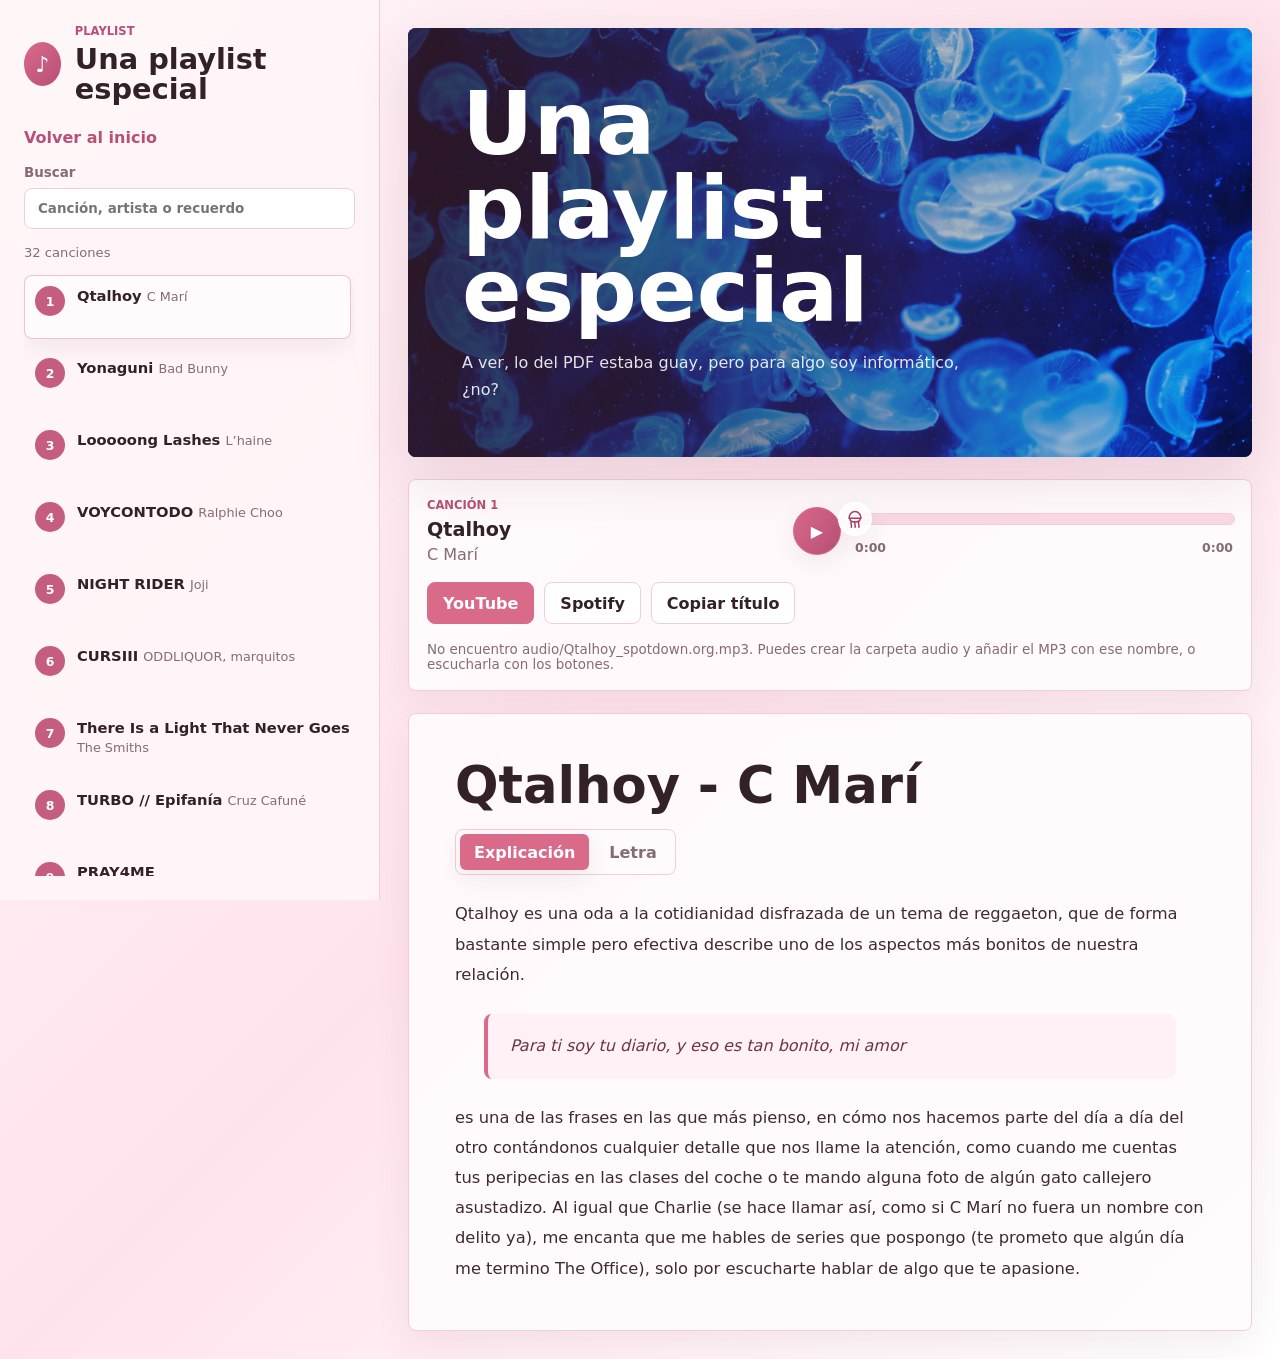
==== playlist.html @ c9939bd8 "Added things" ====
﻿<!doctype html>
<html lang="es">
  <head>
    <meta charset="utf-8">
    <meta name="viewport" content="width=device-width, initial-scale=1">
    <title>Una playlist especial</title>
    <link rel="stylesheet" href="styles.css">
  </head>
  <body>
    <div class="app-shell">
      <aside class="sidebar" aria-label="Lista de canciones">
        <div class="brand">
          <span class="brand-mark" aria-hidden="true">♪</span>
          <div>
            <p class="eyebrow">Playlist</p>
            <h1>Una playlist especial</h1>
          </div>
        </div>

        <a class="back-link sidebar-link" href="index.html">Volver al inicio</a>

        <label class="search">
          <span>Buscar</span>
          <input id="searchInput" type="search" placeholder="Canción, artista o recuerdo">
        </label>

        <div class="counter" id="counter"></div>
        <nav class="track-list" id="trackList"></nav>
      </aside>

      <main class="main-view">
        <section class="hero">
          <img src="assets/wallpaper.jpeg" alt="Auriculares y notas manuscritas sobre una mesa iluminada con luz suave.">
          <div class="hero-copy">
            <h2>Una playlist especial</h2>
            <p>A ver, lo del PDF estaba guay, pero para algo soy informático, ¿no? </p>
          </div>
        </section>

        <section class="player-panel" aria-label="Reproductor">
          <div class="now-playing">
            <p class="eyebrow" id="trackNumber">Canción 1</p>
            <h3 id="trackTitle"></h3>
            <p id="trackArtist"></p>
          </div>

          <div class="custom-player">
            <audio id="audioPlayer" preload="metadata"></audio>
            <button id="playButton" class="play-button" type="button" aria-label="Reproducir">▶</button>
            <div class="progress-wrap">
              <button id="progressBar" class="progress-bar" type="button" aria-label="Cambiar posición de la canción">
                <span id="progressFill" class="progress-fill"></span>
                <span id="jellyfishMarker" class="jellyfish-marker" aria-hidden="true">
                  <svg viewBox="0 0 32 32" focusable="false">
                    <path d="M8 15c0-5 3.5-9 8-9s8 4 8 9H8Z"></path>
                    <path d="M9 15c0 3 3 5 7 5s7-2 7-5"></path>
                    <path d="M11 20c-2 3 2 4 0 7"></path>
                    <path d="M16 20c-2 3 2 4 0 7"></path>
                    <path d="M21 20c-2 3 2 4 0 7"></path>
                  </svg>
                </span>
              </button>
              <div class="time-row">
                <span id="currentTime">0:00</span>
                <span id="durationTime">0:00</span>
              </div>
            </div>
          </div>

          <div class="actions">
            <a id="youtubeLink" class="button primary" target="_blank" rel="noreferrer">YouTube</a>
            <a id="spotifyLink" class="button" target="_blank" rel="noreferrer">Spotify</a>
            <button id="copyButton" class="button" type="button">Copiar título</button>
          </div>

          <p class="audio-note" id="audioNote"></p>
        </section>

        <article class="story">
          <h2 id="storyTitle"></h2>
          <div class="content-tabs" aria-label="Vista del texto">
            <button id="storyTab" class="content-tab active" type="button" data-view="story">Explicación</button>
            <button id="lyricsTab" class="content-tab" type="button" data-view="lyrics">Letra</button>
          </div>
          <div id="storyText"></div>
        </article>
      </main>
    </div>

    <script src="app.js"></script>
  </body>
</html>
---- styles.css ----
:root {
  --ink: #332128;
  --muted: #856b75;
  --paper: #fff6f9;
  --panel: #ffffff;
  --line: #f0cdd9;
  --coral: #d96a8a;
  --coral-dark: #a83f61;
  --teal: #b84f77;
  --gold: #d9a1b6;
  --rose-soft: #ffe3ec;
  --shadow: 0 20px 60px rgba(91, 37, 58, 0.13);
  --sidebar-bg: rgba(255, 246, 249, 0.86);
  --brand-gradient: linear-gradient(135deg, #d96a8a, #b84f77);
  --focus-ring: rgba(217, 106, 138, 0.18);
  --track-active-bg: #fffafb;
  --track-active-border: rgba(217, 106, 138, 0.38);
  --track-shadow: 0 8px 24px rgba(91, 37, 58, 0.08);
  --track-index-bg: #c45d7f;
  --story-quote-ink: #6c3448;
  --story-quote-bg: #fff1f6;
  --panel-bg: rgba(255, 252, 253, 0.9);
  --panel-shadow: 0 14px 36px rgba(91, 37, 58, 0.07);
  --player-track-bg: #f8d6e2;
  --player-fill: linear-gradient(90deg, #f3a1bb, #c45d7f);
}

body.theme-blue {
  --ink: #1e2b36;
  --muted: #647888;
  --paper: #f4fbff;
  --line: #cce4f2;
  --coral: #6eaed6;
  --coral-dark: #347ca8;
  --teal: #3f8eb8;
  --gold: #9fcce6;
  --rose-soft: #e2f4ff;
  --shadow: 0 20px 60px rgba(36, 91, 125, 0.13);
  --sidebar-bg: rgba(244, 251, 255, 0.88);
  --brand-gradient: linear-gradient(135deg, #6eaed6, #3f8eb8);
  --focus-ring: rgba(110, 174, 214, 0.22);
  --track-active-bg: #f7fcff;
  --track-active-border: rgba(110, 174, 214, 0.42);
  --track-shadow: 0 8px 24px rgba(36, 91, 125, 0.08);
  --track-index-bg: #4f9ac2;
  --story-quote-ink: #315f7a;
  --story-quote-bg: #edf8ff;
  --panel-bg: rgba(249, 253, 255, 0.92);
  --panel-shadow: 0 14px 36px rgba(36, 91, 125, 0.07);
  --player-track-bg: #d3eaf6;
  --player-fill: linear-gradient(90deg, #9fcce6, #4f9ac2);
}

* {
  box-sizing: border-box;
}

body {
  margin: 0;
  min-height: 100vh;
  color: var(--ink);
  background: linear-gradient(135deg, var(--paper) 0%, var(--rose-soft) 52%, #fff 100%);
  font-family: "Trebuchet MS", "Avenir Next", system-ui, -apple-system, BlinkMacSystemFont, "Segoe UI", sans-serif;
}

button,
input {
  font: inherit;
}

.app-shell {
  display: grid;
  grid-template-columns: minmax(280px, 380px) minmax(0, 1fr);
  min-height: 100vh;
}

.home-page {
  min-height: 100vh;
}

.home-shell {
  display: grid;
  gap: 26px;
  width: min(1120px, calc(100% - 36px));
  margin: 0 auto;
  padding: 28px 0;
}

.home-hero {
  position: relative;
  min-height: min(620px, calc(100vh - 210px));
  overflow: hidden;
  border-radius: 8px;
  background: #38262d;
  box-shadow: var(--shadow);
}

.home-hero img {
  position: absolute;
  inset: 0;
  width: 100%;
  height: 100%;
  object-fit: cover;
}

.home-hero::after {
  position: absolute;
  inset: 0;
  content: "";
  background: linear-gradient(90deg, rgba(54, 27, 39, 0.76), rgba(94, 41, 63, 0.28) 64%, rgba(94, 41, 63, 0.08));
}

.home-hero-content {
  position: relative;
  z-index: 1;
  display: grid;
  align-content: center;
  min-height: inherit;
  max-width: 680px;
  padding: clamp(28px, 7vw, 76px);
  color: #fff;
}

.home-hero-content .eyebrow {
  color: #ffd3df;
}

.home-hero h1 {
  max-width: 10ch;
  margin-bottom: 18px;
  font-size: clamp(3rem, 11vw, 7.6rem);
  line-height: 0.9;
}

.home-hero p:not(.eyebrow) {
  max-width: 54ch;
  margin-bottom: 24px;
  color: rgba(255, 255, 255, 0.9);
  font-size: 1.06rem;
  line-height: 1.7;
}

.home-primary {
  width: fit-content;
}

.section-grid {
  display: grid;
  grid-template-columns: repeat(3, minmax(0, 1fr));
  gap: 14px;
}

.section-card {
  display: grid;
  grid-template-columns: 46px minmax(0, 1fr);
  gap: 14px;
  min-height: 142px;
  border: 1px solid var(--line);
  border-radius: 8px;
  padding: 18px;
  color: var(--ink);
  background: var(--panel-bg);
  box-shadow: var(--panel-shadow);
  text-decoration: none;
}

.section-card.available:hover {
  border-color: var(--coral);
  transform: translateY(-2px);
}

.section-card.pending {
  opacity: 0.72;
}

.section-icon {
  display: grid;
  width: 46px;
  height: 46px;
  place-items: center;
  border-radius: 50%;
  color: #fff;
  background: var(--brand-gradient);
  font-size: 1.4rem;
  font-weight: 800;
}

.section-kicker {
  display: block;
  margin-bottom: 7px;
  color: var(--teal);
  font-size: 0.72rem;
  font-weight: 800;
  text-transform: uppercase;
}

.section-card strong {
  display: block;
  margin-bottom: 7px;
  font-size: 1.25rem;
}

.section-card small {
  display: block;
  color: var(--muted);
  font-size: 0.92rem;
  line-height: 1.55;
}

.memories-shell {
  width: min(980px, calc(100% - 36px));
  margin: 0 auto;
  padding: 30px 0 52px;
}

.memories-header {
  margin-bottom: 28px;
  border-bottom: 1px solid var(--line);
  padding-bottom: 22px;
}

.back-link {
  display: inline-flex;
  margin-bottom: 26px;
  color: var(--teal);
  font-weight: 800;
  text-decoration: none;
}

.back-link:hover {
  color: var(--coral-dark);
}

.sidebar-link {
  margin-bottom: 18px;
}

.memories-header h1 {
  max-width: 10ch;
  margin-bottom: 14px;
  font-size: clamp(2.8rem, 8vw, 6.2rem);
  line-height: 0.92;
}

.memories-header p:not(.eyebrow) {
  max-width: 62ch;
  margin-bottom: 0;
  color: var(--muted);
  font-size: 1.05rem;
  line-height: 1.75;
}

.memories-list {
  display: grid;
  gap: 18px;
}

.memory-card {
  display: grid;
  grid-template-columns: 150px minmax(0, 1fr);
  gap: 18px;
  border: 1px solid var(--line);
  border-radius: 8px;
  padding: 18px;
  background: var(--panel-bg);
  box-shadow: var(--panel-shadow);
}

.memory-card:has(.memory-image) {
  grid-template-columns: 150px minmax(220px, 0.8fr) minmax(0, 1fr);
}

.memory-date {
  display: grid;
  align-content: start;
  gap: 10px;
  color: var(--muted);
}

.memory-date span {
  display: grid;
  width: 52px;
  height: 52px;
  place-items: center;
  border-radius: 50%;
  color: #fff;
  background: var(--brand-gradient);
  font-size: 1rem;
  font-weight: 800;
}

.memory-date time {
  font-size: 0.88rem;
  font-weight: 800;
  line-height: 1.45;
}

.memory-image {
  width: 100%;
  max-height: 420px;
  border-radius: 8px;
  object-fit: contain;
  background: var(--track-active-bg);
}

.memory-image.cover {
  aspect-ratio: 4 / 3;
  object-fit: cover;
}

.memory-body {
  align-self: center;
}

.memory-body h2 {
  margin-bottom: 10px;
  font-size: clamp(1.4rem, 3vw, 2rem);
  line-height: 1.05;
}

.memory-body p {
  margin-bottom: 0;
  color: #3f2a32;
  font-size: 1rem;
  line-height: 1.75;
  white-space: pre-line;
}

.poems-shell {
  width: min(1040px, calc(100% - 36px));
  margin: 0 auto;
  padding: 30px 0 52px;
}

.poems-grid {
  display: grid;
  grid-template-columns: repeat(3, minmax(0, 1fr));
  gap: 16px;
}

.poem-card {
  display: grid;
  align-content: start;
  min-height: 220px;
  border: 1px solid var(--line);
  border-radius: 8px;
  padding: 22px;
  color: var(--ink);
  background: var(--panel-bg);
  box-shadow: var(--panel-shadow);
  text-align: left;
  cursor: pointer;
}

.poem-card:hover {
  border-color: var(--coral);
  transform: translateY(-2px);
}

.poem-card strong {
  display: block;
  margin-bottom: 14px;
  font-size: 1.45rem;
  line-height: 1.08;
}

.poem-card small {
  display: -webkit-box;
  overflow: hidden;
  color: var(--muted);
  font-size: 0.96rem;
  line-height: 1.65;
  -webkit-box-orient: vertical;
  -webkit-line-clamp: 4;
}

.poem-overlay {
  position: fixed;
  inset: 0;
  z-index: 20;
  display: grid;
  place-items: center;
  padding: 22px;
  background: rgba(32, 18, 25, 0.58);
  backdrop-filter: blur(10px);
}

.poem-overlay[hidden] {
  display: none;
}

.poem-modal {
  position: relative;
  width: min(760px, 100%);
  max-height: min(760px, calc(100vh - 44px));
  overflow: auto;
  border: 1px solid var(--line);
  border-radius: 8px;
  padding: clamp(24px, 5vw, 48px);
  color: var(--ink);
  background: var(--panel-bg);
  box-shadow: 0 26px 80px rgba(32, 18, 25, 0.28);
}

.poem-close {
  position: absolute;
  top: 16px;
  right: 16px;
  display: grid;
  width: 38px;
  height: 38px;
  place-items: center;
  border: 1px solid var(--line);
  border-radius: 50%;
  color: var(--ink);
  background: #fff;
  font-size: 1.5rem;
  line-height: 1;
  cursor: pointer;
}

.poem-modal h2 {
  margin-bottom: 22px;
  padding-right: 36px;
  font-size: clamp(2rem, 5vw, 4rem);
  line-height: 0.98;
}

.poem-modal-text {
  color: #3f2a32;
  font-size: 1.08rem;
  line-height: 1.95;
  white-space: pre-line;
}

.sidebar {
  position: sticky;
  top: 0;
  display: flex;
  flex-direction: column;
  height: 100vh;
  padding: 24px;
  border-right: 1px solid var(--line);
  background: var(--sidebar-bg);
  backdrop-filter: blur(18px);
}

.brand {
  display: flex;
  gap: 14px;
  align-items: center;
  margin-bottom: 24px;
}

.brand-mark {
  display: grid;
  width: 44px;
  height: 44px;
  place-items: center;
  border-radius: 50%;
  color: #fff;
  background: var(--brand-gradient);
  font-size: 22px;
  font-weight: 800;
}

.eyebrow {
  margin: 0 0 6px;
  color: var(--teal);
  font-size: 0.72rem;
  font-weight: 800;
  letter-spacing: 0;
  text-transform: uppercase;
}

h1,
h2,
h3,
p {
  margin-top: 0;
}

h1 {
  margin-bottom: 0;
  font-size: clamp(1.35rem, 2.5vw, 1.8rem);
  line-height: 1.05;
}

.search {
  display: grid;
  gap: 8px;
  margin-bottom: 16px;
  color: var(--muted);
  font-size: 0.84rem;
  font-weight: 700;
}

.search input {
  width: 100%;
  border: 1px solid var(--line);
  border-radius: 8px;
  padding: 12px 13px;
  color: var(--ink);
  background: var(--panel);
  outline: none;
}

.search input:focus {
  border-color: var(--teal);
  box-shadow: 0 0 0 3px var(--focus-ring);
}

.theme-picker {
  display: flex;
  align-items: center;
  justify-content: space-between;
  gap: 12px;
  margin-bottom: 16px;
  color: var(--muted);
  font-size: 0.84rem;
  font-weight: 700;
}

.theme-options {
  display: flex;
  gap: 8px;
}

.theme-button {
  width: 32px;
  height: 32px;
  border: 2px solid transparent;
  border-radius: 50%;
  padding: 0;
  cursor: pointer;
}

.theme-button.rose {
  background: linear-gradient(135deg, #ffe3ec, #d96a8a);
}

.theme-button.blue {
  background: linear-gradient(135deg, #e2f4ff, #6eaed6);
}

.theme-button.active {
  border-color: var(--ink);
  box-shadow: 0 0 0 3px rgba(255, 255, 255, 0.9);
}

.home-theme-picker {
  width: fit-content;
  margin-bottom: 24px;
  border: 1px solid rgba(255, 255, 255, 0.24);
  border-radius: 999px;
  padding: 10px 12px 10px 16px;
  color: rgba(255, 255, 255, 0.92);
  background: rgba(255, 255, 255, 0.12);
  backdrop-filter: blur(14px);
}

.counter {
  min-height: 20px;
  margin-bottom: 10px;
  color: var(--muted);
  font-size: 0.82rem;
}

.track-list {
  display: grid;
  gap: 8px;
  overflow: auto;
  padding-right: 4px;
}

.track-button {
  display: grid;
  grid-template-columns: 32px minmax(0, 1fr);
  gap: 10px;
  width: 100%;
  min-height: 64px;
  border: 1px solid transparent;
  border-radius: 8px;
  padding: 10px;
  color: var(--ink);
  background: transparent;
  text-align: left;
  cursor: pointer;
}

.track-button:hover,
.track-button.active {
  border-color: var(--track-active-border);
  background: var(--track-active-bg);
}

.track-button.active {
  box-shadow: var(--track-shadow);
}

.track-index {
  display: grid;
  width: 30px;
  height: 30px;
  place-items: center;
  border-radius: 50%;
  color: #fff;
  background: var(--track-index-bg);
  font-size: 0.78rem;
  font-weight: 800;
}

.track-name {
  overflow: hidden;
  margin: 0 0 4px;
  font-size: 0.92rem;
  font-weight: 800;
  text-overflow: ellipsis;
  white-space: nowrap;
}

.track-artist {
  overflow: hidden;
  margin: 0;
  color: var(--muted);
  font-size: 0.8rem;
  text-overflow: ellipsis;
  white-space: nowrap;
}

.main-view {
  display: grid;
  align-content: start;
  gap: 22px;
  padding: 28px;
}

.hero {
  position: relative;
  min-height: 320px;
  overflow: hidden;
  border-radius: 8px;
  box-shadow: var(--shadow);
  background: #38262d;
}

.hero img {
  position: absolute;
  inset: 0;
  width: 100%;
  height: 100%;
  object-fit: cover;
}

.hero::after {
  position: absolute;
  inset: 0;
  content: "";
  background: linear-gradient(90deg, rgba(54, 27, 39, 0.78), rgba(94, 41, 63, 0.34) 58%, rgba(94, 41, 63, 0.08));
}

.hero-copy {
  position: relative;
  z-index: 1;
  max-width: 620px;
  padding: clamp(28px, 6vw, 54px);
  color: #fff;
}

.hero-copy .eyebrow {
  color: #ffd3df;
}

.hero-copy h2 {
  max-width: 10ch;
  margin-bottom: 16px;
  font-size: clamp(2.25rem, 7vw, 5.5rem);
  line-height: 0.95;
}

.hero-copy p {
  max-width: 60ch;
  margin-bottom: 0;
  color: rgba(255, 255, 255, 0.88);
  font-size: 1rem;
  line-height: 1.7;
}

code {
  border-radius: 5px;
  padding: 0.12em 0.35em;
  background: rgba(255, 255, 255, 0.18);
}

.player-panel,
.story {
  border: 1px solid var(--line);
  border-radius: 8px;
  background: var(--panel-bg);
  box-shadow: var(--panel-shadow);
}

.player-panel {
  display: grid;
  grid-template-columns: minmax(180px, 1fr) minmax(240px, 440px);
  gap: 18px;
  align-items: center;
  padding: 18px;
}

.now-playing h3 {
  margin-bottom: 4px;
  font-size: 1.2rem;
}

.now-playing p:last-child {
  margin-bottom: 0;
  color: var(--muted);
}

.custom-player {
  display: grid;
  grid-template-columns: 48px minmax(0, 1fr);
  gap: 14px;
  align-items: center;
}

.custom-player audio {
  display: none;
}

.play-button {
  display: grid;
  width: 48px;
  height: 48px;
  place-items: center;
  border: 1px solid var(--coral);
  border-radius: 50%;
  color: #fff;
  background: var(--brand-gradient);
  box-shadow: var(--track-shadow);
  font-size: 1rem;
  font-weight: 800;
  cursor: pointer;
}

.play-button:hover {
  border-color: var(--coral-dark);
}

.progress-wrap {
  display: grid;
  gap: 9px;
}

.progress-bar {
  position: relative;
  width: 100%;
  height: 24px;
  border: 0;
  border-radius: 999px;
  padding: 0;
  background: transparent;
  cursor: pointer;
}

.progress-bar::before {
  position: absolute;
  top: 50%;
  left: 0;
  width: 100%;
  height: 10px;
  border: 1px solid var(--line);
  border-radius: 999px;
  background: var(--player-track-bg);
  content: "";
  transform: translateY(-50%);
}

.progress-fill {
  position: absolute;
  top: 50%;
  left: 0;
  width: var(--progress, 0%);
  height: 10px;
  border-radius: 999px;
  background: var(--player-fill);
  transform: translateY(-50%);
}

.jellyfish-marker {
  position: absolute;
  top: 50%;
  left: var(--progress, 0%);
  display: grid;
  width: 34px;
  height: 34px;
  place-items: center;
  border: 2px solid #fff;
  border-radius: 50%;
  background: var(--panel-bg);
  box-shadow: var(--track-shadow);
  transform: translate(-50%, -50%);
  transition: left 0.12s linear;
}

.jellyfish-marker svg {
  width: 24px;
  height: 24px;
  fill: none;
  stroke: var(--coral-dark);
  stroke-linecap: round;
  stroke-linejoin: round;
  stroke-width: 2;
}

.time-row {
  display: flex;
  justify-content: space-between;
  color: var(--muted);
  font-size: 0.78rem;
  font-weight: 800;
}

.actions {
  grid-column: 1 / -1;
  display: flex;
  flex-wrap: wrap;
  gap: 10px;
}

.button {
  display: inline-flex;
  align-items: center;
  justify-content: center;
  min-height: 42px;
  border: 1px solid var(--line);
  border-radius: 8px;
  padding: 0 15px;
  color: var(--ink);
  background: #fff;
  font-weight: 800;
  text-decoration: none;
  cursor: pointer;
}

.button.primary {
  border-color: var(--coral);
  color: #fff;
  background: var(--coral);
}

.button:hover {
  border-color: var(--coral-dark);
}

.audio-note {
  grid-column: 1 / -1;
  margin: 0;
  color: var(--muted);
  font-size: 0.84rem;
}

.story {
  padding: clamp(22px, 5vw, 46px);
}

.story h2 {
  margin-bottom: 18px;
  font-size: clamp(1.8rem, 4vw, 3.3rem);
  line-height: 1;
}

.content-tabs {
  display: inline-flex;
  gap: 6px;
  margin-bottom: 24px;
  border: 1px solid var(--line);
  border-radius: 8px;
  padding: 4px;
  background: var(--track-active-bg);
}

.content-tab {
  min-height: 36px;
  border: 0;
  border-radius: 6px;
  padding: 0 14px;
  color: var(--muted);
  background: transparent;
  font-weight: 800;
  cursor: pointer;
}

.content-tab.active {
  color: #fff;
  background: var(--coral);
  box-shadow: var(--track-shadow);
}

.story p {
  max-width: 78ch;
  color: #3f2a32;
  font-size: 1.02rem;
  line-height: 1.85;
}

.lyric-block {
  max-width: 68ch;
  margin: 24px auto;
  border-left: 4px solid var(--coral);
  border-radius: 8px;
  padding: 18px 22px;
  color: var(--story-quote-ink);
  background: var(--story-quote-bg);
  font-size: 1rem;
  font-style: italic;
  line-height: 1.8;
  white-space: pre-line;
}

.full-lyrics {
  max-width: 74ch;
  margin: 0;
  color: #3f2a32;
  font-family: inherit;
  font-size: 1.02rem;
  line-height: 1.9;
  white-space: pre-line;
}

.lyrics-empty {
  max-width: 70ch;
  margin: 0;
  border: 1px dashed var(--track-active-border);
  border-radius: 8px;
  padding: 18px;
  color: var(--muted);
  background: var(--track-active-bg);
  line-height: 1.7;
}

.story p:last-child,
.story .lyric-block:last-child,
.full-lyrics:last-child,
.lyrics-empty:last-child {
  margin-bottom: 0;
}

@media (max-width: 900px) {
  .app-shell {
    grid-template-columns: 1fr;
  }

  .section-grid {
    grid-template-columns: 1fr;
  }

  .poems-grid {
    grid-template-columns: 1fr;
  }

  .memory-card,
  .memory-card:has(.memory-image) {
    grid-template-columns: 1fr;
  }

  .memory-date {
    grid-template-columns: 52px minmax(0, 1fr);
    align-items: center;
  }

  .sidebar {
    position: relative;
    height: auto;
    max-height: 58vh;
    border-right: 0;
    border-bottom: 1px solid var(--line);
  }

  .main-view {
    padding: 18px;
  }

  .player-panel {
    grid-template-columns: 1fr;
  }
}

@media (max-width: 560px) {
  .home-shell {
    width: min(100% - 24px, 1120px);
    padding: 12px 0;
  }

  .memories-shell {
    width: min(100% - 24px, 980px);
    padding-top: 18px;
  }

  .poems-shell {
    width: min(100% - 24px, 1040px);
    padding-top: 18px;
  }

  .poem-modal {
    padding: 24px;
  }

  .home-hero {
    min-height: 520px;
  }

  .home-hero::after {
    background: linear-gradient(180deg, rgba(54, 27, 39, 0.72), rgba(94, 41, 63, 0.34));
  }

  .home-hero h1 {
    font-size: 3.8rem;
  }

  .hero {
    min-height: 420px;
  }

  .hero::after {
    background: linear-gradient(180deg, rgba(54, 27, 39, 0.72), rgba(94, 41, 63, 0.32));
  }

  .hero-copy h2 {
    max-width: 9ch;
    font-size: 3rem;
  }

  .actions .button {
    flex: 1 1 140px;
  }
}
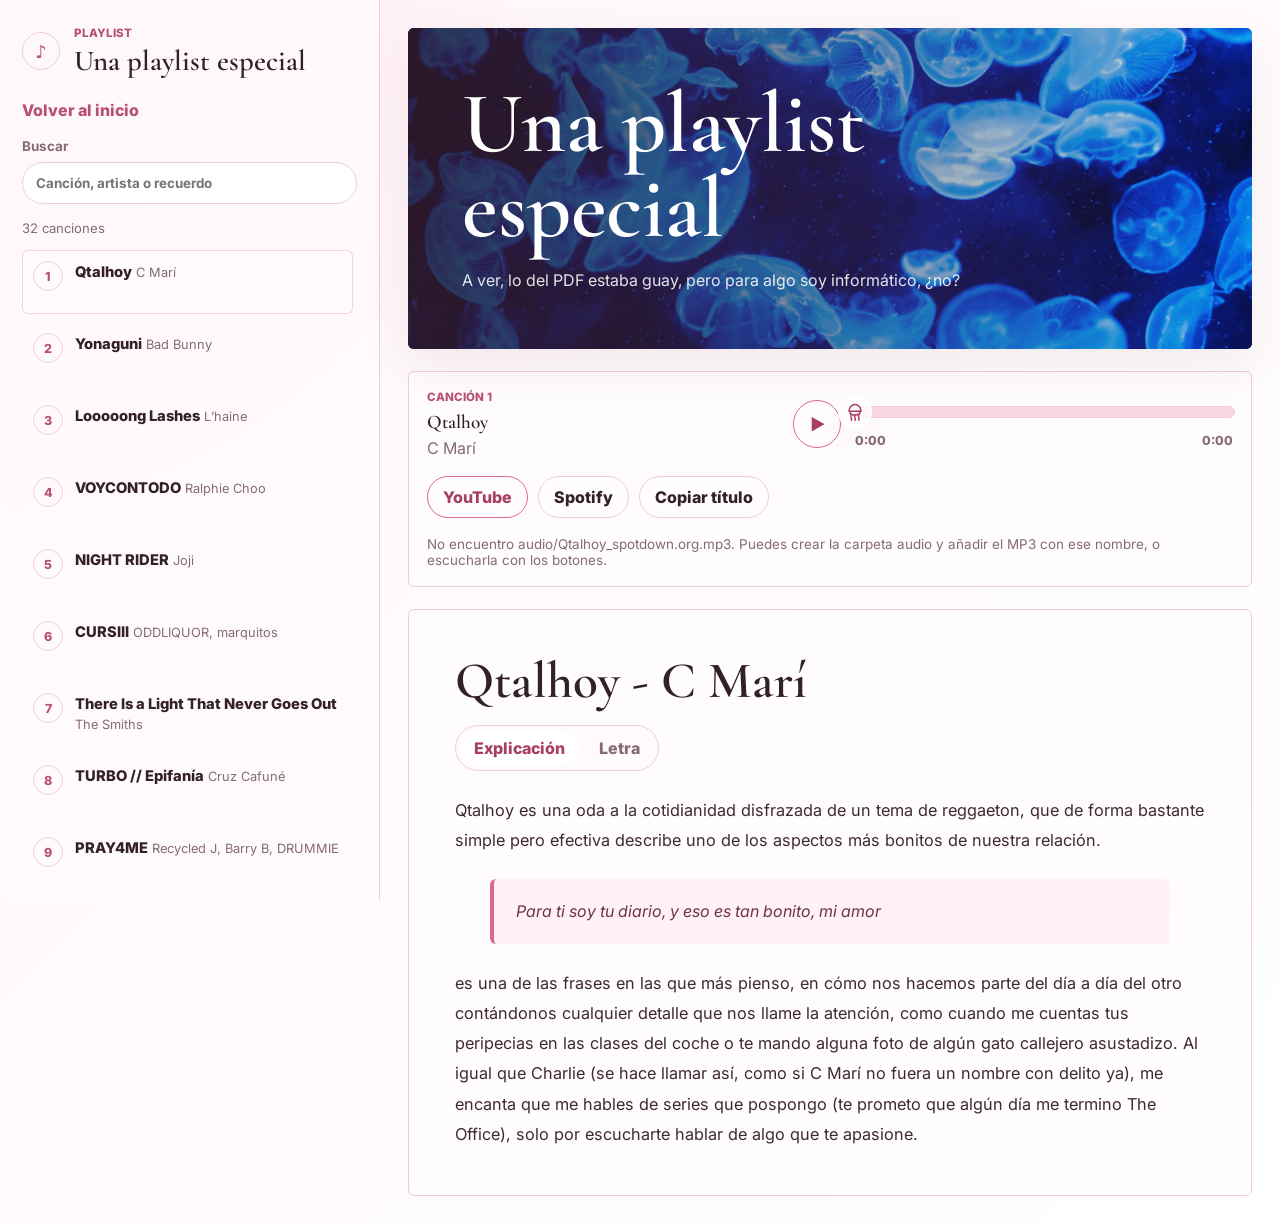
==== commit 9819832c: "cambios visuales" ====
--- a/playlist.html
+++ b/playlist.html
@@ -4,6 +4,10 @@
     <meta charset="utf-8">
     <meta name="viewport" content="width=device-width, initial-scale=1">
     <title>Una playlist especial</title>
+    <link rel="icon" href="assets/cropped_circle_image.ico" type="image/x-icon">
+    <link rel="preconnect" href="https://fonts.googleapis.com">
+    <link rel="preconnect" href="https://fonts.gstatic.com" crossorigin>
+    <link href="https://fonts.googleapis.com/css2?family=Cormorant+Garamond:wght@500;600;700&family=Inter:wght@400;500;700;800&display=swap" rel="stylesheet">
     <link rel="stylesheet" href="styles.css">
   </head>
   <body>
--- a/styles.css
+++ b/styles.css
@@ -9,20 +9,22 @@
   --teal: #b84f77;
   --gold: #d9a1b6;
   --rose-soft: #ffe3ec;
-  --shadow: 0 20px 60px rgba(91, 37, 58, 0.13);
-  --sidebar-bg: rgba(255, 246, 249, 0.86);
-  --brand-gradient: linear-gradient(135deg, #d96a8a, #b84f77);
+  --shadow: 0 18px 50px rgba(91, 37, 58, 0.08);
+  --sidebar-bg: rgba(255, 250, 252, 0.9);
+  --brand-gradient: linear-gradient(135deg, #e8a1b6, #b84f77);
   --focus-ring: rgba(217, 106, 138, 0.18);
   --track-active-bg: #fffafb;
-  --track-active-border: rgba(217, 106, 138, 0.38);
-  --track-shadow: 0 8px 24px rgba(91, 37, 58, 0.08);
+  --track-active-border: rgba(217, 106, 138, 0.28);
+  --track-shadow: 0 10px 28px rgba(91, 37, 58, 0.06);
   --track-index-bg: #c45d7f;
   --story-quote-ink: #6c3448;
   --story-quote-bg: #fff1f6;
-  --panel-bg: rgba(255, 252, 253, 0.9);
-  --panel-shadow: 0 14px 36px rgba(91, 37, 58, 0.07);
+  --panel-bg: rgba(255, 253, 254, 0.82);
+  --panel-shadow: 0 14px 34px rgba(91, 37, 58, 0.045);
   --player-track-bg: #f8d6e2;
   --player-fill: linear-gradient(90deg, #f3a1bb, #c45d7f);
+  --font-display: "Cormorant Garamond", Georgia, "Times New Roman", serif;
+  --font-body: Inter, "Segoe UI", system-ui, -apple-system, BlinkMacSystemFont, sans-serif;
 }
 
 body.theme-blue {
@@ -35,18 +37,18 @@
   --teal: #3f8eb8;
   --gold: #9fcce6;
   --rose-soft: #e2f4ff;
-  --shadow: 0 20px 60px rgba(36, 91, 125, 0.13);
-  --sidebar-bg: rgba(244, 251, 255, 0.88);
-  --brand-gradient: linear-gradient(135deg, #6eaed6, #3f8eb8);
+  --shadow: 0 18px 50px rgba(36, 91, 125, 0.08);
+  --sidebar-bg: rgba(248, 253, 255, 0.9);
+  --brand-gradient: linear-gradient(135deg, #a8d5ed, #3f8eb8);
   --focus-ring: rgba(110, 174, 214, 0.22);
   --track-active-bg: #f7fcff;
-  --track-active-border: rgba(110, 174, 214, 0.42);
-  --track-shadow: 0 8px 24px rgba(36, 91, 125, 0.08);
+  --track-active-border: rgba(110, 174, 214, 0.3);
+  --track-shadow: 0 10px 28px rgba(36, 91, 125, 0.06);
   --track-index-bg: #4f9ac2;
   --story-quote-ink: #315f7a;
   --story-quote-bg: #edf8ff;
-  --panel-bg: rgba(249, 253, 255, 0.92);
-  --panel-shadow: 0 14px 36px rgba(36, 91, 125, 0.07);
+  --panel-bg: rgba(251, 254, 255, 0.84);
+  --panel-shadow: 0 14px 34px rgba(36, 91, 125, 0.045);
   --player-track-bg: #d3eaf6;
   --player-fill: linear-gradient(90deg, #9fcce6, #4f9ac2);
 }
@@ -59,8 +61,10 @@
   margin: 0;
   min-height: 100vh;
   color: var(--ink);
-  background: linear-gradient(135deg, var(--paper) 0%, var(--rose-soft) 52%, #fff 100%);
-  font-family: "Trebuchet MS", "Avenir Next", system-ui, -apple-system, BlinkMacSystemFont, "Segoe UI", sans-serif;
+  background:
+    radial-gradient(circle at top left, var(--rose-soft), transparent 34rem),
+    linear-gradient(135deg, var(--paper) 0%, #fff 100%);
+  font-family: var(--font-body);
 }
 
 button,
@@ -80,17 +84,18 @@
 
 .home-shell {
   display: grid;
-  gap: 26px;
-  width: min(1120px, calc(100% - 36px));
+  gap: 18px;
+  width: min(1160px, calc(100% - 36px));
   margin: 0 auto;
-  padding: 28px 0;
+  padding: 24px 0;
 }
 
 .home-hero {
   position: relative;
   min-height: min(620px, calc(100vh - 210px));
   overflow: hidden;
-  border-radius: 8px;
+  border: 1px solid rgba(255, 255, 255, 0.34);
+  border-radius: 6px;
   background: #38262d;
   box-shadow: var(--shadow);
 }
@@ -107,7 +112,7 @@
   position: absolute;
   inset: 0;
   content: "";
-  background: linear-gradient(90deg, rgba(54, 27, 39, 0.76), rgba(94, 41, 63, 0.28) 64%, rgba(94, 41, 63, 0.08));
+  background: linear-gradient(90deg, rgba(40, 22, 30, 0.76), rgba(67, 36, 49, 0.24) 62%, rgba(67, 36, 49, 0.04));
 }
 
 .home-hero-content {
@@ -126,18 +131,18 @@
 }
 
 .home-hero h1 {
-  max-width: 10ch;
+  max-width: 12ch;
   margin-bottom: 18px;
-  font-size: clamp(3rem, 11vw, 7.6rem);
-  line-height: 0.9;
+  font-size: clamp(3.4rem, 10vw, 7.4rem);
+  line-height: 0.94;
 }
 
 .home-hero p:not(.eyebrow) {
   max-width: 54ch;
   margin-bottom: 24px;
   color: rgba(255, 255, 255, 0.9);
-  font-size: 1.06rem;
-  line-height: 1.7;
+  font-size: 1rem;
+  line-height: 1.85;
 }
 
 .home-primary {
@@ -147,21 +152,21 @@
 .section-grid {
   display: grid;
   grid-template-columns: repeat(3, minmax(0, 1fr));
-  gap: 14px;
+  gap: 12px;
 }
 
 .section-card {
   display: grid;
-  grid-template-columns: 46px minmax(0, 1fr);
-  gap: 14px;
-  min-height: 142px;
-  border: 1px solid var(--line);
-  border-radius: 8px;
-  padding: 18px;
+  grid-template-columns: 38px minmax(0, 1fr);
+  gap: 16px;
+  min-height: 132px;
+  border: 1px solid var(--line);
+  border-radius: 6px;
+  padding: 18px 18px 20px;
   color: var(--ink);
   background: var(--panel-bg);
-  box-shadow: var(--panel-shadow);
   text-decoration: none;
+  transition: border-color 0.18s ease, transform 0.18s ease, background 0.18s ease;
 }
 
 .section-card.available:hover {
@@ -175,13 +180,14 @@
 
 .section-icon {
   display: grid;
-  width: 46px;
-  height: 46px;
+  width: 38px;
+  height: 38px;
   place-items: center;
   border-radius: 50%;
-  color: #fff;
-  background: var(--brand-gradient);
-  font-size: 1.4rem;
+  color: var(--teal);
+  background: transparent;
+  border: 1px solid var(--line);
+  font-size: 1.1rem;
   font-weight: 800;
 }
 
@@ -196,8 +202,9 @@
 
 .section-card strong {
   display: block;
-  margin-bottom: 7px;
-  font-size: 1.25rem;
+  margin-bottom: 8px;
+  font-size: 1.48rem;
+  line-height: 1;
 }
 
 .section-card small {
@@ -260,10 +267,9 @@
   grid-template-columns: 150px minmax(0, 1fr);
   gap: 18px;
   border: 1px solid var(--line);
-  border-radius: 8px;
-  padding: 18px;
+  border-radius: 6px;
+  padding: 20px;
   background: var(--panel-bg);
-  box-shadow: var(--panel-shadow);
 }
 
 .memory-card:has(.memory-image) {
@@ -279,12 +285,13 @@
 
 .memory-date span {
   display: grid;
-  width: 52px;
-  height: 52px;
+  width: 48px;
+  height: 48px;
   place-items: center;
   border-radius: 50%;
-  color: #fff;
-  background: var(--brand-gradient);
+  color: var(--teal);
+  background: transparent;
+  border: 1px solid var(--line);
   font-size: 1rem;
   font-weight: 800;
 }
@@ -298,7 +305,7 @@
 .memory-image {
   width: 100%;
   max-height: 420px;
-  border-radius: 8px;
+  border-radius: 6px;
   object-fit: contain;
   background: var(--track-active-bg);
 }
@@ -343,11 +350,10 @@
   align-content: start;
   min-height: 220px;
   border: 1px solid var(--line);
-  border-radius: 8px;
+  border-radius: 6px;
   padding: 22px;
   color: var(--ink);
   background: var(--panel-bg);
-  box-shadow: var(--panel-shadow);
   text-align: left;
   cursor: pointer;
 }
@@ -395,11 +401,11 @@
   max-height: min(760px, calc(100vh - 44px));
   overflow: auto;
   border: 1px solid var(--line);
-  border-radius: 8px;
+  border-radius: 6px;
   padding: clamp(24px, 5vw, 48px);
   color: var(--ink);
   background: var(--panel-bg);
-  box-shadow: 0 26px 80px rgba(32, 18, 25, 0.28);
+  box-shadow: 0 24px 70px rgba(32, 18, 25, 0.18);
 }
 
 .poem-close {
@@ -428,8 +434,10 @@
 
 .poem-modal-text {
   color: #3f2a32;
-  font-size: 1.08rem;
-  line-height: 1.95;
+  font-family: var(--font-display);
+  font-size: 1.28rem;
+  font-weight: 500;
+  line-height: 1.8;
   white-space: pre-line;
 }
 
@@ -439,7 +447,7 @@
   display: flex;
   flex-direction: column;
   height: 100vh;
-  padding: 24px;
+  padding: 26px 22px;
   border-right: 1px solid var(--line);
   background: var(--sidebar-bg);
   backdrop-filter: blur(18px);
@@ -454,13 +462,14 @@
 
 .brand-mark {
   display: grid;
-  width: 44px;
-  height: 44px;
+  width: 38px;
+  height: 38px;
   place-items: center;
   border-radius: 50%;
-  color: #fff;
-  background: var(--brand-gradient);
-  font-size: 22px;
+  color: var(--teal);
+  background: transparent;
+  border: 1px solid var(--line);
+  font-size: 18px;
   font-weight: 800;
 }
 
@@ -480,6 +489,16 @@
   margin-top: 0;
 }
 
+h1,
+h2,
+h3,
+.section-card strong,
+.memory-body h2,
+.poem-card strong {
+  font-family: var(--font-display);
+  font-weight: 600;
+}
+
 h1 {
   margin-bottom: 0;
   font-size: clamp(1.35rem, 2.5vw, 1.8rem);
@@ -498,7 +517,7 @@
 .search input {
   width: 100%;
   border: 1px solid var(--line);
-  border-radius: 8px;
+  border-radius: 999px;
   padding: 12px 13px;
   color: var(--ink);
   background: var(--panel);
@@ -580,7 +599,7 @@
   width: 100%;
   min-height: 64px;
   border: 1px solid transparent;
-  border-radius: 8px;
+  border-radius: 6px;
   padding: 10px;
   color: var(--ink);
   background: transparent;
@@ -595,7 +614,7 @@
 }
 
 .track-button.active {
-  box-shadow: var(--track-shadow);
+  box-shadow: none;
 }
 
 .track-index {
@@ -604,8 +623,9 @@
   height: 30px;
   place-items: center;
   border-radius: 50%;
-  color: #fff;
-  background: var(--track-index-bg);
+  color: var(--teal);
+  background: transparent;
+  border: 1px solid var(--line);
   font-size: 0.78rem;
   font-weight: 800;
 }
@@ -639,7 +659,7 @@
   position: relative;
   min-height: 320px;
   overflow: hidden;
-  border-radius: 8px;
+  border-radius: 6px;
   box-shadow: var(--shadow);
   background: #38262d;
 }
@@ -672,10 +692,10 @@
 }
 
 .hero-copy h2 {
-  max-width: 10ch;
+  max-width: 12ch;
   margin-bottom: 16px;
-  font-size: clamp(2.25rem, 7vw, 5.5rem);
-  line-height: 0.95;
+  font-size: clamp(2.45rem, 7vw, 5.4rem);
+  line-height: 0.98;
 }
 
 .hero-copy p {
@@ -695,9 +715,9 @@
 .player-panel,
 .story {
   border: 1px solid var(--line);
-  border-radius: 8px;
+  border-radius: 6px;
   background: var(--panel-bg);
-  box-shadow: var(--panel-shadow);
+  box-shadow: none;
 }
 
 .player-panel {
@@ -736,9 +756,9 @@
   place-items: center;
   border: 1px solid var(--coral);
   border-radius: 50%;
-  color: #fff;
-  background: var(--brand-gradient);
-  box-shadow: var(--track-shadow);
+  color: var(--coral-dark);
+  background: transparent;
+  box-shadow: none;
   font-size: 1rem;
   font-weight: 800;
   cursor: pointer;
@@ -799,7 +819,7 @@
   border: 2px solid #fff;
   border-radius: 50%;
   background: var(--panel-bg);
-  box-shadow: var(--track-shadow);
+  box-shadow: var(--panel-shadow);
   transform: translate(-50%, -50%);
   transition: left 0.12s linear;
 }
@@ -835,10 +855,10 @@
   justify-content: center;
   min-height: 42px;
   border: 1px solid var(--line);
-  border-radius: 8px;
+  border-radius: 999px;
   padding: 0 15px;
   color: var(--ink);
-  background: #fff;
+  background: rgba(255, 255, 255, 0.58);
   font-weight: 800;
   text-decoration: none;
   cursor: pointer;
@@ -846,8 +866,8 @@
 
 .button.primary {
   border-color: var(--coral);
-  color: #fff;
-  background: var(--coral);
+  color: var(--coral-dark);
+  background: transparent;
 }
 
 .button:hover {
@@ -876,7 +896,7 @@
   gap: 6px;
   margin-bottom: 24px;
   border: 1px solid var(--line);
-  border-radius: 8px;
+  border-radius: 999px;
   padding: 4px;
   background: var(--track-active-bg);
 }
@@ -884,7 +904,7 @@
 .content-tab {
   min-height: 36px;
   border: 0;
-  border-radius: 6px;
+  border-radius: 999px;
   padding: 0 14px;
   color: var(--muted);
   background: transparent;
@@ -893,9 +913,9 @@
 }
 
 .content-tab.active {
-  color: #fff;
-  background: var(--coral);
-  box-shadow: var(--track-shadow);
+  color: var(--coral-dark);
+  background: #fff;
+  box-shadow: none;
 }
 
 .story p {
@@ -909,7 +929,7 @@
   max-width: 68ch;
   margin: 24px auto;
   border-left: 4px solid var(--coral);
-  border-radius: 8px;
+  border-radius: 6px;
   padding: 18px 22px;
   color: var(--story-quote-ink);
   background: var(--story-quote-bg);
@@ -919,13 +939,24 @@
   white-space: pre-line;
 }
 
+.story-image {
+  display: block;
+  width: min(100%, 520px);
+  max-height: 520px;
+  margin: 24px 0 0;
+  border-radius: 6px;
+  object-fit: contain;
+  background: var(--track-active-bg);
+  box-shadow: none;
+}
+
 .full-lyrics {
   max-width: 74ch;
   margin: 0;
   color: #3f2a32;
-  font-family: inherit;
-  font-size: 1.02rem;
-  line-height: 1.9;
+  font-family: var(--font-display);
+  font-size: 1.2rem;
+  line-height: 1.95;
   white-space: pre-line;
 }
 
@@ -933,7 +964,7 @@
   max-width: 70ch;
   margin: 0;
   border: 1px dashed var(--track-active-border);
-  border-radius: 8px;
+  border-radius: 6px;
   padding: 18px;
   color: var(--muted);
   background: var(--track-active-bg);
